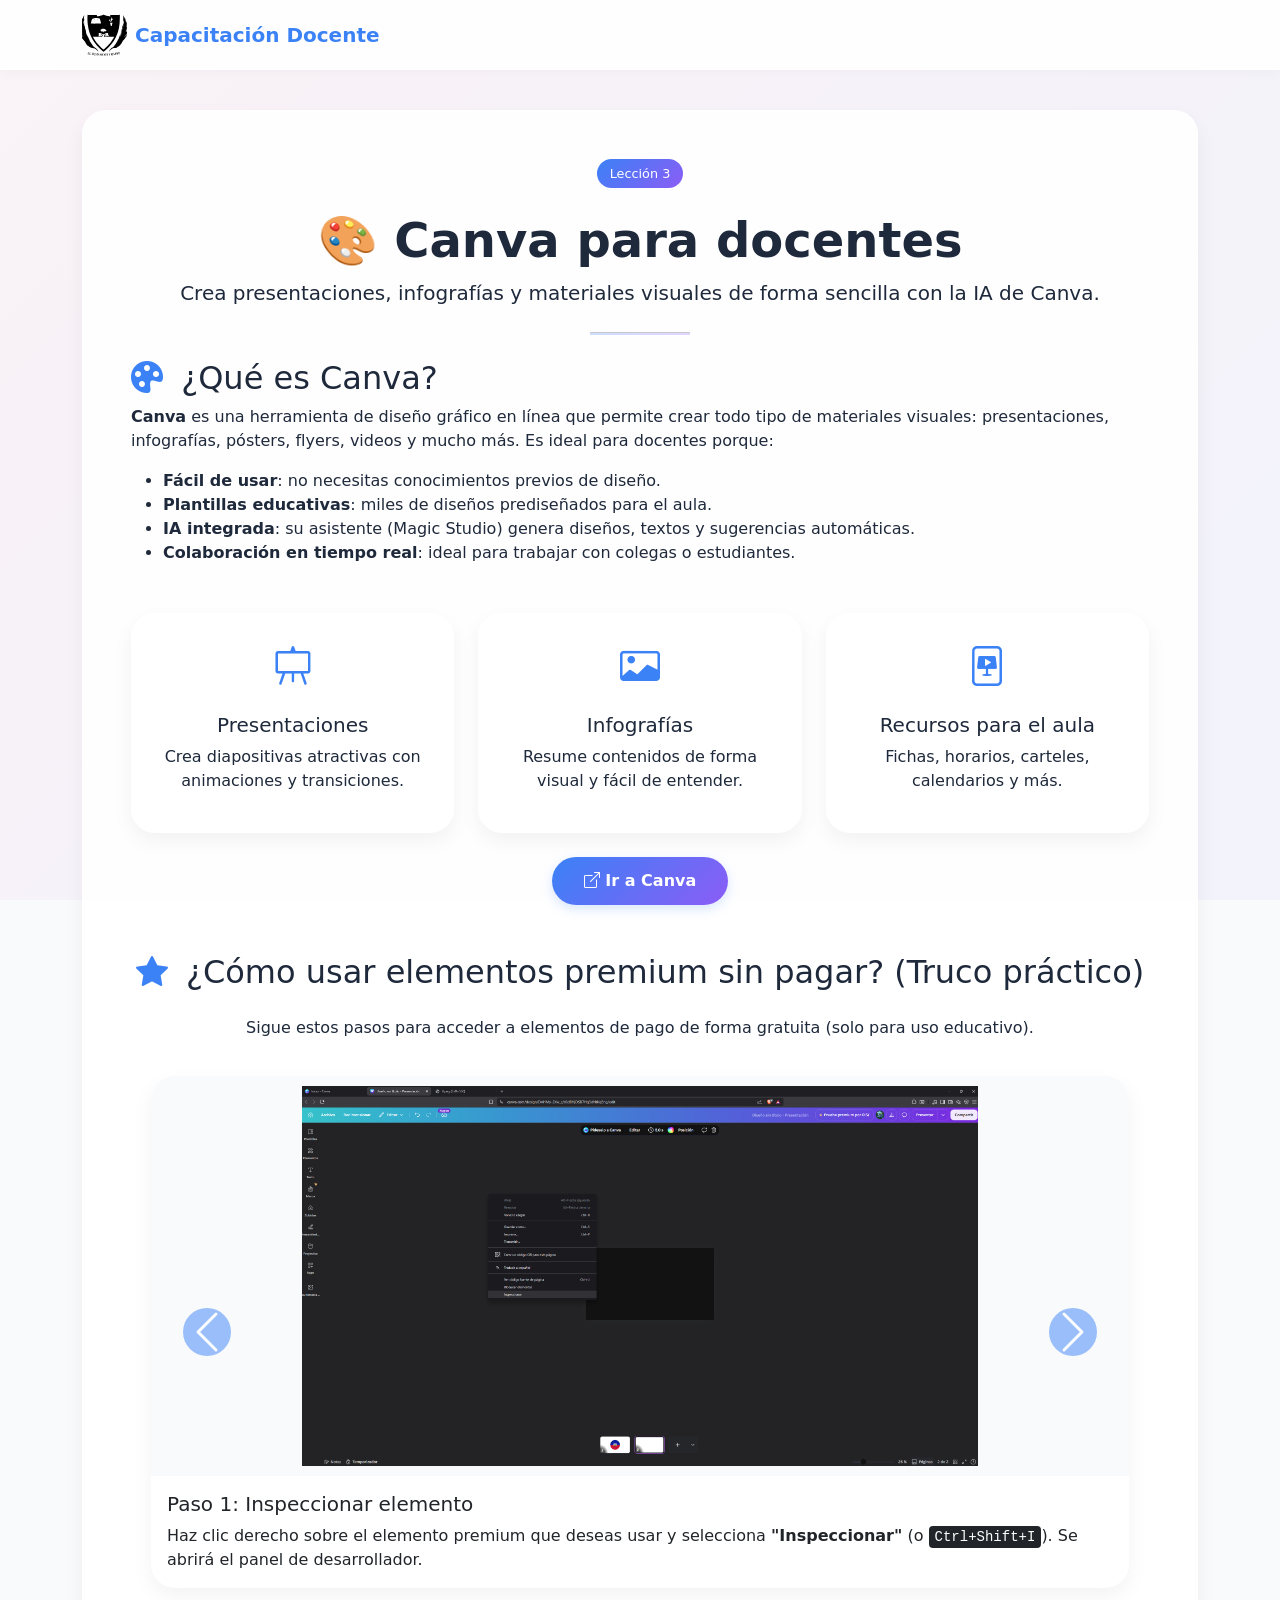
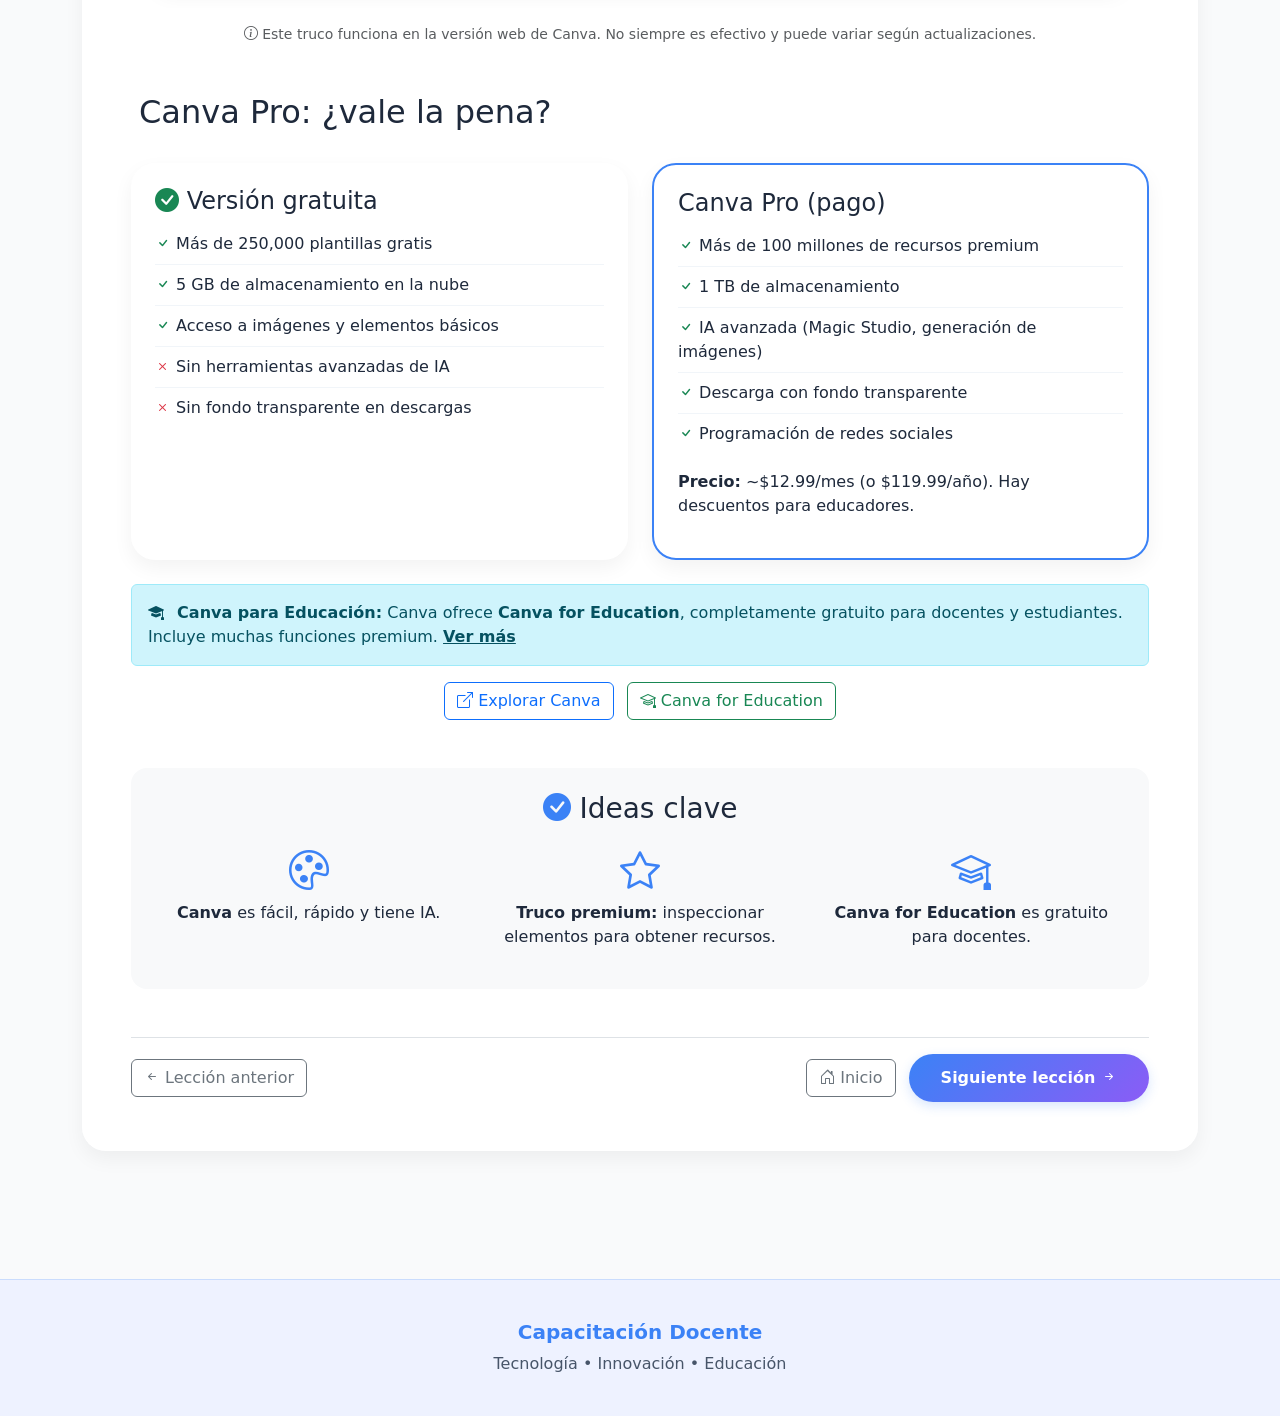
==== leccion3.html @ 6d39d3a5 "Add files via upload" ====
<!DOCTYPE html>
<html lang="es">
<head>
  <meta charset="UTF-8">
  <meta name="viewport" content="width=device-width, initial-scale=1.0">
  <title>Lección 3: Canva para docentes | Capacitación Docente</title>
  <link rel="icon" href="img/logocolegio.svg">
  <!-- Bootstrap 5 -->
  <link href="https://cdn.jsdelivr.net/npm/bootstrap@5.3.8/dist/css/bootstrap.min.css" rel="stylesheet">
  <!-- Bootstrap Icons -->
  <link rel="stylesheet" href="https://cdn.jsdelivr.net/npm/bootstrap-icons@1.13.1/font/bootstrap-icons.min.css">
  <!-- Tu CSS claro -->
  <link rel="stylesheet" href="css/styles.css">
  <style>
    .tarjeta-interactiva {
      background: white;
      border-radius: var(--radius);
      padding: 1.5rem;
      box-shadow: var(--shadow);
      transition: var(--transition);
      height: 100%;
      text-align: center;
    }
    .tarjeta-interactiva:hover {
      transform: translateY(-8px);
      box-shadow: 0 20px 30px -12px rgba(0, 0, 0, 0.15);
    }
    .badge-leccion {
      background: linear-gradient(135deg, var(--primary), var(--accent));
      color: white;
      padding: 0.3rem 0.8rem;
      border-radius: 50px;
      font-size: 0.8rem;
      display: inline-block;
      margin-bottom: 1rem;
    }
    .carousel-paso .carousel-item {
      padding: 20px;
    }
    .carousel-paso .card {
      border: none;
      border-radius: var(--radius);
      box-shadow: var(--shadow);
      overflow: hidden;
    }
    .carousel-paso .card img {
      max-height: 400px;
      object-fit: contain;
      background: #f8fafc;
      padding: 10px;
    }
    .carousel-control-prev-icon,
    .carousel-control-next-icon {
      background-color: var(--primary);
      border-radius: 50%;
      padding: 1.5rem;
    }
    .comparacion-pro {
      background: white;
      border-radius: var(--radius);
      padding: 1.5rem;
      box-shadow: var(--shadow);
    }
    .comparacion-pro ul {
      list-style: none;
      padding: 0;
    }
    .comparacion-pro li {
      padding: 0.5rem 0;
      border-bottom: 1px solid #f1f5f9;
    }
    .comparacion-pro li:last-child {
      border-bottom: none;
    }
  </style>
</head>
<body>

<nav class="navbar navbar-custom">
  <div class="container">
    <a class="navbar-brand d-flex align-items-center" href="index.html">
      <img src="img/logocolegio.svg" alt="Logo" width="45" class="me-2">
      <span class="fw-bold">Capacitación Docente</span>
    </a>
  </div>
</nav>

<section class="section-slide" style="padding-top: 40px;">
  <div class="container">
    <div class="glass p-4 p-md-5 reveal">
      
      <!-- Encabezado -->
      <div class="text-center mb-4">
        <span class="badge-leccion">Lección 3 </span>
        <h1 class="display-5 fw-bold mt-2">🎨 Canva para docentes</h1>
        <p class="lead">Crea presentaciones, infografías y materiales visuales de forma sencilla con la IA de Canva.</p>
        <hr class="my-4" style="max-width: 100px; margin: auto; height: 3px; background: linear-gradient(90deg, var(--primary), var(--accent));">
      </div>

      <!-- ================= INTRODUCCIÓN Y BENEFICIOS ================= -->
      <div class="mb-5">
        <h2><i class="bi bi-palette-fill me-2" style="color: var(--primary);"></i> ¿Qué es Canva?</h2>
        <p><strong>Canva</strong> es una herramienta de diseño gráfico en línea que permite crear todo tipo de materiales visuales: presentaciones, infografías, pósters, flyers, videos y mucho más. Es ideal para docentes porque:</p>
        <ul>
          <li><strong>Fácil de usar</strong>: no necesitas conocimientos previos de diseño.</li>
          <li><strong>Plantillas educativas</strong>: miles de diseños prediseñados para el aula.</li>
          <li><strong>IA integrada</strong>: su asistente (Magic Studio) genera diseños, textos y sugerencias automáticas.</li>
          <li><strong>Colaboración en tiempo real</strong>: ideal para trabajar con colegas o estudiantes.</li>
        </ul>
        <div class="row mt-4 g-4">
          <div class="col-md-4">
            <div class="tarjeta-interactiva">
              <i class="bi bi-easel fs-1" style="color: var(--primary);"></i>
              <h5 class="mt-3">Presentaciones</h5>
              <p>Crea diapositivas atractivas con animaciones y transiciones.</p>
            </div>
          </div>
          <div class="col-md-4">
            <div class="tarjeta-interactiva">
              <i class="bi bi-card-image fs-1" style="color: var(--primary);"></i>
              <h5 class="mt-3">Infografías</h5>
              <p>Resume contenidos de forma visual y fácil de entender.</p>
            </div>
          </div>
          <div class="col-md-4">
            <div class="tarjeta-interactiva">
              <i class="bi bi-file-slides fs-1" style="color: var(--primary);"></i>
              <h5 class="mt-3">Recursos para el aula</h5>
              <p>Fichas, horarios, carteles, calendarios y más.</p>
            </div>
          </div>
        </div>
        <div class="text-center mt-4">
          <a href="https://www.canva.com" target="_blank" class="btn btn-custom"><i class="bi bi-box-arrow-up-right"></i> Ir a Canva</a>
        </div>
      </div>

      <!-- ================= CARRUSEL DE PASOS PARA USAR ELEMENTOS PREMIUM ================= -->
      <div class="mb-5">
        <h2 class="text-center mb-4"><i class="bi bi-star-fill me-2" style="color: var(--primary);"></i> ¿Cómo usar elementos premium sin pagar? (Truco práctico)</h2>
        <p class="text-center">Sigue estos pasos para acceder a elementos de pago de forma gratuita (solo para uso educativo).</p>
        
        <div id="carouselPasos" class="carousel slide carousel-paso" data-bs-ride="carousel">
          <div class="carousel-indicators">
            <button type="button" data-bs-target="#carouselPasos" data-bs-slide-to="0" class="active"></button>
            <button type="button" data-bs-target="#carouselPasos" data-bs-slide-to="1"></button>
            <button type="button" data-bs-target="#carouselPasos" data-bs-slide-to="2"></button>
            <button type="button" data-bs-target="#carouselPasos" data-bs-slide-to="3"></button>
          </div>
          <div class="carousel-inner">
            <!-- Paso 1 -->
            <div class="carousel-item active">
              <div class="card">
                <img src="img/canva1.png" class="card-img-top" alt="Paso 1: Inspeccionar elemento">
                <div class="card-body">
                  <h5 class="card-title">Paso 1: Inspeccionar elemento</h5>
                  <p class="card-text">Haz clic derecho sobre el elemento premium que deseas usar y selecciona <strong>"Inspeccionar"</strong> (o <kbd>Ctrl+Shift+I</kbd>). Se abrirá el panel de desarrollador.</p>
                </div>
              </div>
            </div>
            <!-- Paso 2 -->
            <div class="carousel-item">
              <div class="card">
                <img src="img/canva2.png" class="card-img-top" alt="Paso 2: Seleccionar elemento">
                <div class="card-body">
                  <h5 class="card-title">Paso 2: Seleccionar elemento</h5>
                  <p class="card-text">En el panel, busca el código correspondiente al elemento (normalmente un <code>&lt;div&gt;</code> o <code>&lt;img&gt;</code>). Haz clic sobre él para resaltarlo en la vista previa.</p>
                </div>
              </div>
            </div>
            <!-- Paso 3 -->
            <div class="carousel-item">
              <div class="card">
                <img src="img/canva3.png" class="card-img-top" alt="Paso 3: Detectar link">
                <div class="card-body">
                  <h5 class="card-title">Paso 3: Detectar link</h5>
                  <p class="card-text">Busca el atributo <code>src</code> o <code>href</code> que contenga la URL del recurso. Cópiala (puedes usar <kbd>Ctrl+C</kbd>).</p>
                </div>
              </div>
            </div>
            <!-- Paso 4 -->
            <div class="carousel-item">
              <div class="card">
                <img src="img/canva4.png" class="card-img-top" alt="Paso 4: Mostrar resultado">
                <div class="card-body">
                  <h5 class="card-title">Paso 4: Mostrar resultado</h5>
                  <p class="card-text">Pega la URL en una nueva pestaña y podrás descargar o usar el elemento sin necesidad de pagar. <span class="badge bg-warning text-dark">¡Usa esto con responsabilidad!</span></p>
                </div>
              </div>
            </div>
          </div>
          <button class="carousel-control-prev" type="button" data-bs-target="#carouselPasos" data-bs-slide="prev">
            <span class="carousel-control-prev-icon" aria-hidden="true"></span>
            <span class="visually-hidden">Anterior</span>
          </button>
          <button class="carousel-control-next" type="button" data-bs-target="#carouselPasos" data-bs-slide="next">
            <span class="carousel-control-next-icon" aria-hidden="true"></span>
            <span class="visually-hidden">Siguiente</span>
          </button>
        </div>
        <p class="text-muted text-center mt-3 small"><i class="bi bi-info-circle"></i> Este truco funciona en la versión web de Canva. No siempre es efectivo y puede variar según actualizaciones.</p>
      </div>

      <!-- ================= SECCIÓN CANVA PRO ================= -->
      <div class="mb-5">
        <h2><i class="bi bi-crown-fill me-2" style="color: var(--primary);"></i> Canva Pro: ¿vale la pena?</h2>
        <div class="row g-4 mt-2">
          <div class="col-md-6">
            <div class="comparacion-pro h-100">
              <h4><i class="bi bi-check-circle-fill text-success"></i> Versión gratuita</h4>
              <ul>
                <li><i class="bi bi-check text-success"></i> Más de 250,000 plantillas gratis</li>
                <li><i class="bi bi-check text-success"></i> 5 GB de almacenamiento en la nube</li>
                <li><i class="bi bi-check text-success"></i> Acceso a imágenes y elementos básicos</li>
                <li><i class="bi bi-x text-danger"></i> Sin herramientas avanzadas de IA</li>
                <li><i class="bi bi-x text-danger"></i> Sin fondo transparente en descargas</li>
              </ul>
            </div>
          </div>
          <div class="col-md-6">
            <div class="comparacion-pro h-100" style="border: 2px solid var(--primary);">
              <h4><i class="bi bi-crown-fill text-warning"></i> Canva Pro (pago)</h4>
              <ul>
                <li><i class="bi bi-check text-success"></i> Más de 100 millones de recursos premium</li>
                <li><i class="bi bi-check text-success"></i> 1 TB de almacenamiento</li>
                <li><i class="bi bi-check text-success"></i> IA avanzada (Magic Studio, generación de imágenes)</li>
                <li><i class="bi bi-check text-success"></i> Descarga con fondo transparente</li>
                <li><i class="bi bi-check text-success"></i> Programación de redes sociales</li>
              </ul>
              <p class="mt-2"><strong>Precio:</strong> ~$12.99/mes (o $119.99/año). Hay descuentos para educadores.</p>
            </div>
          </div>
        </div>
        <div class="alert alert-info mt-4">
          <i class="bi bi-mortarboard-fill me-2"></i> <strong>Canva para Educación:</strong> Canva ofrece <strong>Canva for Education</strong>, completamente gratuito para docentes y estudiantes. Incluye muchas funciones premium. <a href="https://www.canva.com/education/" target="_blank" class="alert-link">Ver más</a>
        </div>
        <div class="text-center mt-3">
          <a href="https://www.canva.com" target="_blank" class="btn btn-outline-primary"><i class="bi bi-box-arrow-up-right"></i> Explorar Canva</a>
          <a href="https://www.canva.com/education/" target="_blank" class="btn btn-outline-success ms-2"><i class="bi bi-mortarboard"></i> Canva for Education</a>
        </div>
      </div>

      <!-- ================= RESUMEN FINAL ================= -->
      <div class="bg-light p-4 rounded-4 mt-4">
        <h3 class="text-center"><i class="bi bi-check-circle-fill" style="color: var(--primary);"></i> Ideas clave</h3>
        <div class="row text-center mt-3">
          <div class="col-md-4">
            <i class="bi bi-palette fs-1" style="color: var(--primary);"></i>
            <p><strong>Canva</strong> es fácil, rápido y tiene IA.</p>
          </div>
          <div class="col-md-4">
            <i class="bi bi-star fs-1" style="color: var(--primary);"></i>
            <p><strong>Truco premium:</strong> inspeccionar elementos para obtener recursos.</p>
          </div>
          <div class="col-md-4">
            <i class="bi bi-mortarboard fs-1" style="color: var(--primary);"></i>
            <p><strong>Canva for Education</strong> es gratuito para docentes.</p>
          </div>
        </div>
      </div>

      <!-- ================= BOTONES DE NAVEGACIÓN ================= -->
      <div class="d-flex justify-content-between align-items-center mt-5 pt-3 border-top">
        <a href="leccion2.html" class="btn btn-outline-secondary"><i class="bi bi-arrow-left-short"></i> Lección anterior</a>
        <div>
          <a href="index.html" class="btn btn-outline-secondary me-2"><i class="bi bi-house-door"></i> Inicio</a>
          <a href="leccion4.html" class="btn btn-custom">Siguiente lección <i class="bi bi-arrow-right-short"></i></a>
        </div>
      </div>
    </div>
  </div>
</section>

<footer class="mt-5">
  <div class="container text-center">
    <h5>Capacitación Docente</h5>
    <p class="mb-0">Tecnología • Innovación • Educación</p>
  </div>
</footer>

<button id="btnTop" class="btn btn-custom"><i class="bi bi-arrow-up"></i></button>

<script src="https://cdn.jsdelivr.net/npm/bootstrap@5.3.8/dist/js/bootstrap.bundle.min.js"></script>
<script src="js/app.js"></script>
</body>
</html>
---- css/styles.css ----
:root {
  --primary: #3b82f6;    /* azul brillante */
  --secondary: #06b6d4;  /* turquesa */
  --accent: #8b5cf6;     /* lila */
  --light-bg: #f9fafb;   /* fondo muy claro */
  --card-bg: #ffffff;
  --text-dark: #1e293b;
  --text-muted: #475569;
  --radius: 24px;
  --shadow: 0 8px 20px rgba(0, 0, 0, 0.05);
  --transition: 0.25s ease;
}

* {
  margin: 0;
  padding: 0;
  box-sizing: border-box;
}

html {
  scroll-behavior: smooth;
}

body {
  font-family: 'Segoe UI', system-ui, -apple-system, sans-serif;
  background: var(--light-bg);
  color: var(--text-dark);
  overflow-x: hidden;
}

/* ===== FONDO ANIMADO MÁS CLARO ===== */
body::before {
  content: "";
  position: fixed;
  inset: 0;
  background: linear-gradient(-45deg, #bfdbfe, #cffafe, #e0e7ff, #fce7f3);
  background-size: 400% 400%;
  animation: gradientMove 18s ease infinite;
  opacity: 0.4;          /* mucho más sutil */
  z-index: -1;
}

@keyframes gradientMove {
  0% { background-position: 0% 50%; }
  50% { background-position: 100% 50%; }
  100% { background-position: 0% 50%; }
}

/* ===== NAVBAR (más transparente y claro) ===== */
.navbar-custom {
  background: rgba(255, 255, 255, 0.9);
  backdrop-filter: blur(12px);
  box-shadow: 0 2px 12px rgba(0, 0, 0, 0.03);
}

.navbar-brand {
  font-weight: 700;
  color: var(--primary);
}

.nav-link {
  color: var(--text-dark);
  font-weight: 500;
  transition: var(--transition);
}
.nav-link:hover,
.nav-link.active {
  color: var(--primary);
}

/* ===== HERO ===== */
.hero-section {
  min-height: 100vh;
  display: flex;
  align-items: center;
  justify-content: center;
  text-align: center;
  padding: 120px 20px;
}

.hero-title {
  font-size: clamp(2.5rem, 7vw, 5rem);
  font-weight: 800;
  background: linear-gradient(135deg, var(--primary), var(--accent));
  background-clip: text;
  -webkit-background-clip: text;
  color: transparent;
}

.hero-subtitle {
  font-size: 1.2rem;
  max-width: 700px;
  margin: auto;
  color: var(--text-muted);
}

/* ===== SECCIONES ===== */
.content-section {
  padding: 90px 20px;
}

.section-slide {
  padding: 80px 0;
}

/* ===== GLASS (más claro) ===== */
.glass {
  background: rgba(255, 255, 255, 0.9);
  backdrop-filter: blur(8px);
  border-radius: var(--radius);
  box-shadow: var(--shadow);
  border: 1px solid rgba(255, 255, 255, 0.5);
}

/* ===== BOTONES ===== */
.btn-custom {
  background: linear-gradient(135deg, var(--primary), var(--accent));
  color: white;
  border: none;
  border-radius: 60px;
  padding: 12px 32px;
  font-weight: 600;
  transition: var(--transition);
  box-shadow: 0 4px 12px rgba(59, 130, 246, 0.2);
}
.btn-custom:hover {
  transform: translateY(-3px);
  box-shadow: 0 8px 18px rgba(59, 130, 246, 0.3);
  color: white;
}

/* ===== TARJETAS ===== */
.card-custom {
  background: var(--card-bg);
  border-radius: var(--radius);
  box-shadow: var(--shadow);
  transition: var(--transition);
  border: 1px solid rgba(0, 0, 0, 0.03);
}
.card-custom:hover {
  transform: translateY(-6px);
  box-shadow: 0 20px 30px -12px rgba(0, 0, 0, 0.1);
}

.card-icon {
  font-size: 3rem;
  background: linear-gradient(135deg, var(--primary), var(--secondary));
  background-clip: text;
  -webkit-background-clip: text;
  color: transparent;
}

/* ===== REVEAL (animación) ===== */
.reveal {
  opacity: 0;
  transform: translateY(30px);
  transition: 0.7s ease;
}
.reveal.active {
  opacity: 1;
  transform: translateY(0);
}

/* ===== CARRUSEL (si lo usas) ===== */
.carousel-item {
  padding: 20px;
}
.lesson-slide {
  background: white;
  border-radius: 28px;
  box-shadow: var(--shadow);
  padding: 40px;
  text-align: center;
}
.carousel-control-prev-icon,
.carousel-control-next-icon {
  background-color: rgba(59, 130, 246, 0.3);
  border-radius: 50%;
  padding: 20px;
}

/* ===== BOTÓN VOLVER ARRIBA ===== */
#btnTop {
  position: fixed;
  right: 24px;
  bottom: 24px;
  z-index: 1000;
  border-radius: 50%;
  width: 52px;
  height: 52px;
  padding: 0;
  display: flex;
  align-items: center;
  justify-content: center;
  opacity: 0;
  visibility: hidden;
  transition: 0.2s;
  box-shadow: 0 4px 12px rgba(0, 0, 0, 0.1);
}
#btnTop.show {
  opacity: 1;
  visibility: visible;
}

/* ===== FOOTER CLARO Y ELEGANTE ===== */
footer {
  background: #eef2ff;   /* azul muy claro */
  color: #1e293b;
  padding: 40px 0;
  border-top: 1px solid rgba(59, 130, 246, 0.2);
}
footer h5 {
  color: var(--primary);
  font-weight: 700;
}
footer p {
  color: var(--text-muted);
}

/* ===== RESPONSIVE ===== */
@media (max-width: 768px) {
  .hero-title {
    font-size: 2.5rem;
  }
  .content-section {
    padding: 60px 15px;
  }
  .section-slide {
    padding: 50px 0;
  }
  .glass {
    padding: 1.5rem !important;
  }
}
/* Mejora visual para el carrusel superior */
#carouselLeccionesTop .carousel-item .glass {
  background: rgba(255, 255, 255, 0.95);
  transition: transform 0.3s;
}
#carouselLeccionesTop .carousel-control-prev-icon,
#carouselLeccionesTop .carousel-control-next-icon {
  background-color: var(--primary);
  border-radius: 50%;
  padding: 1.2rem;
}
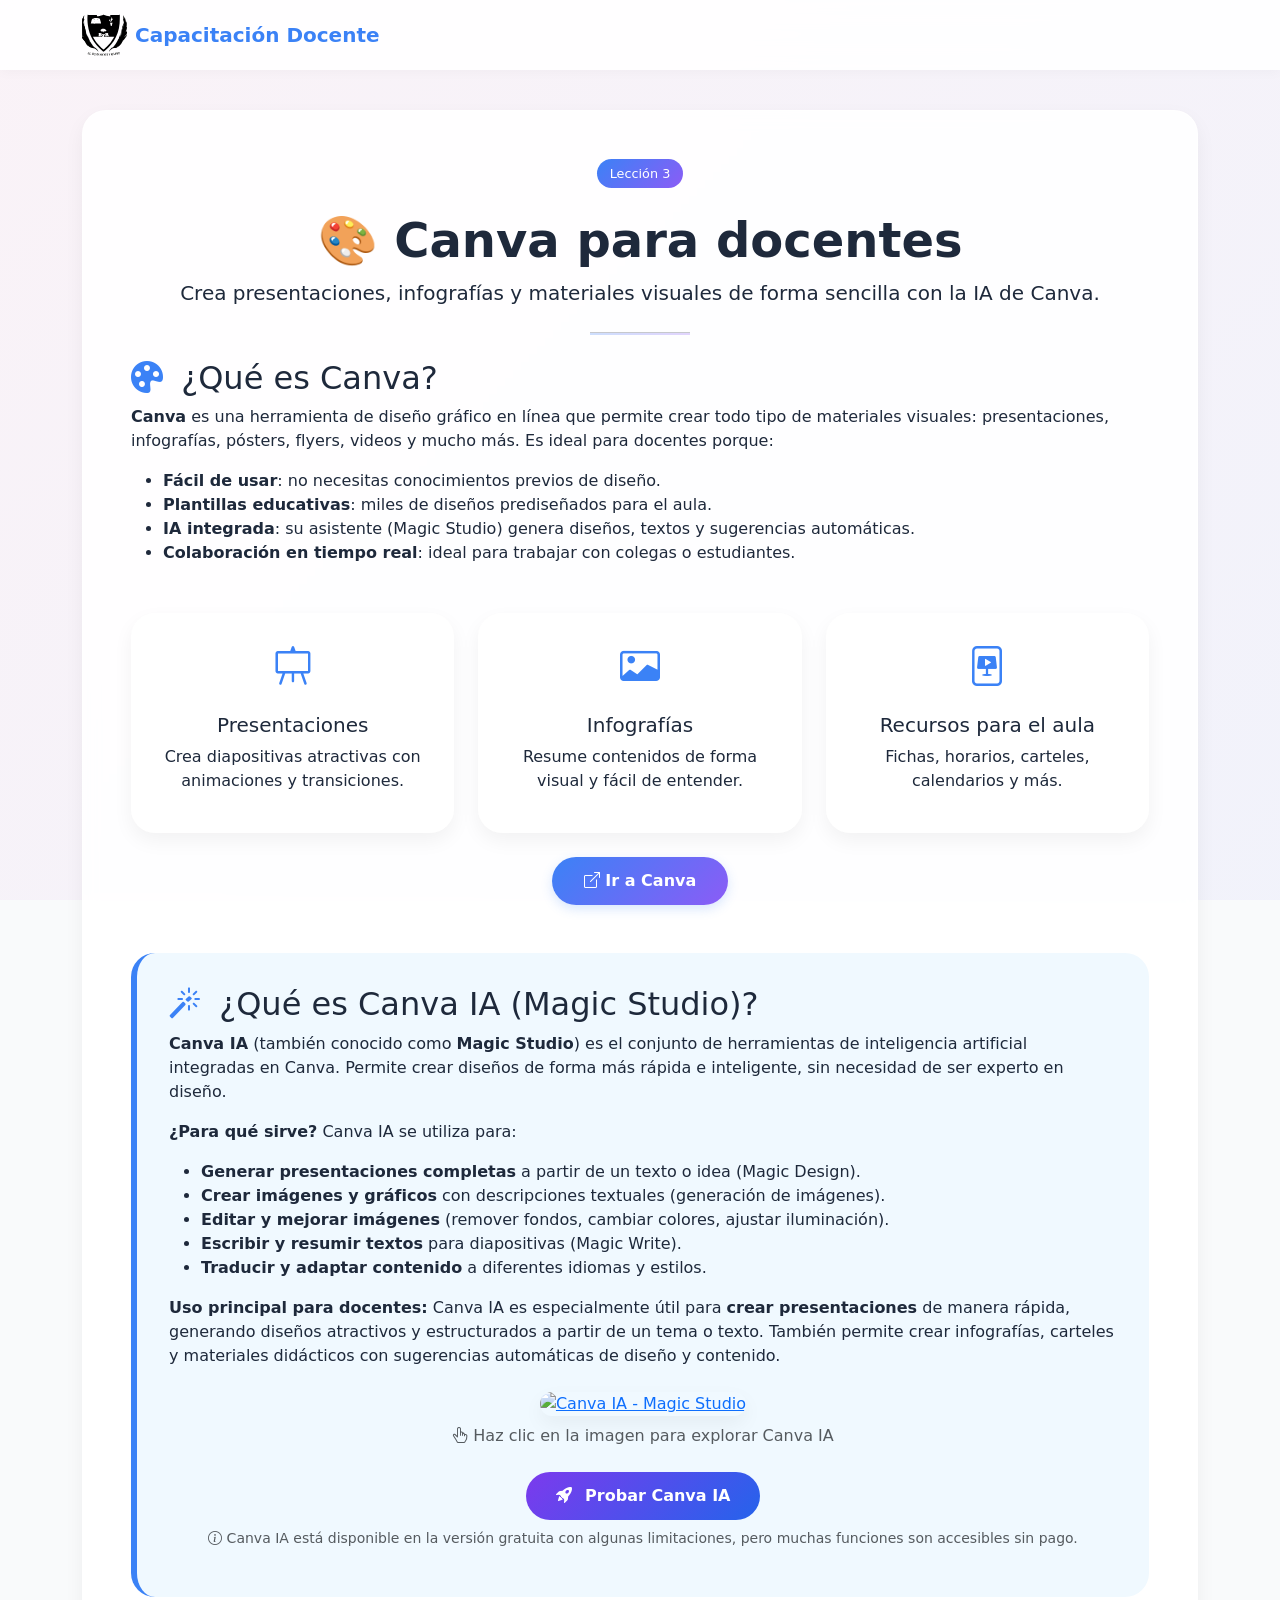
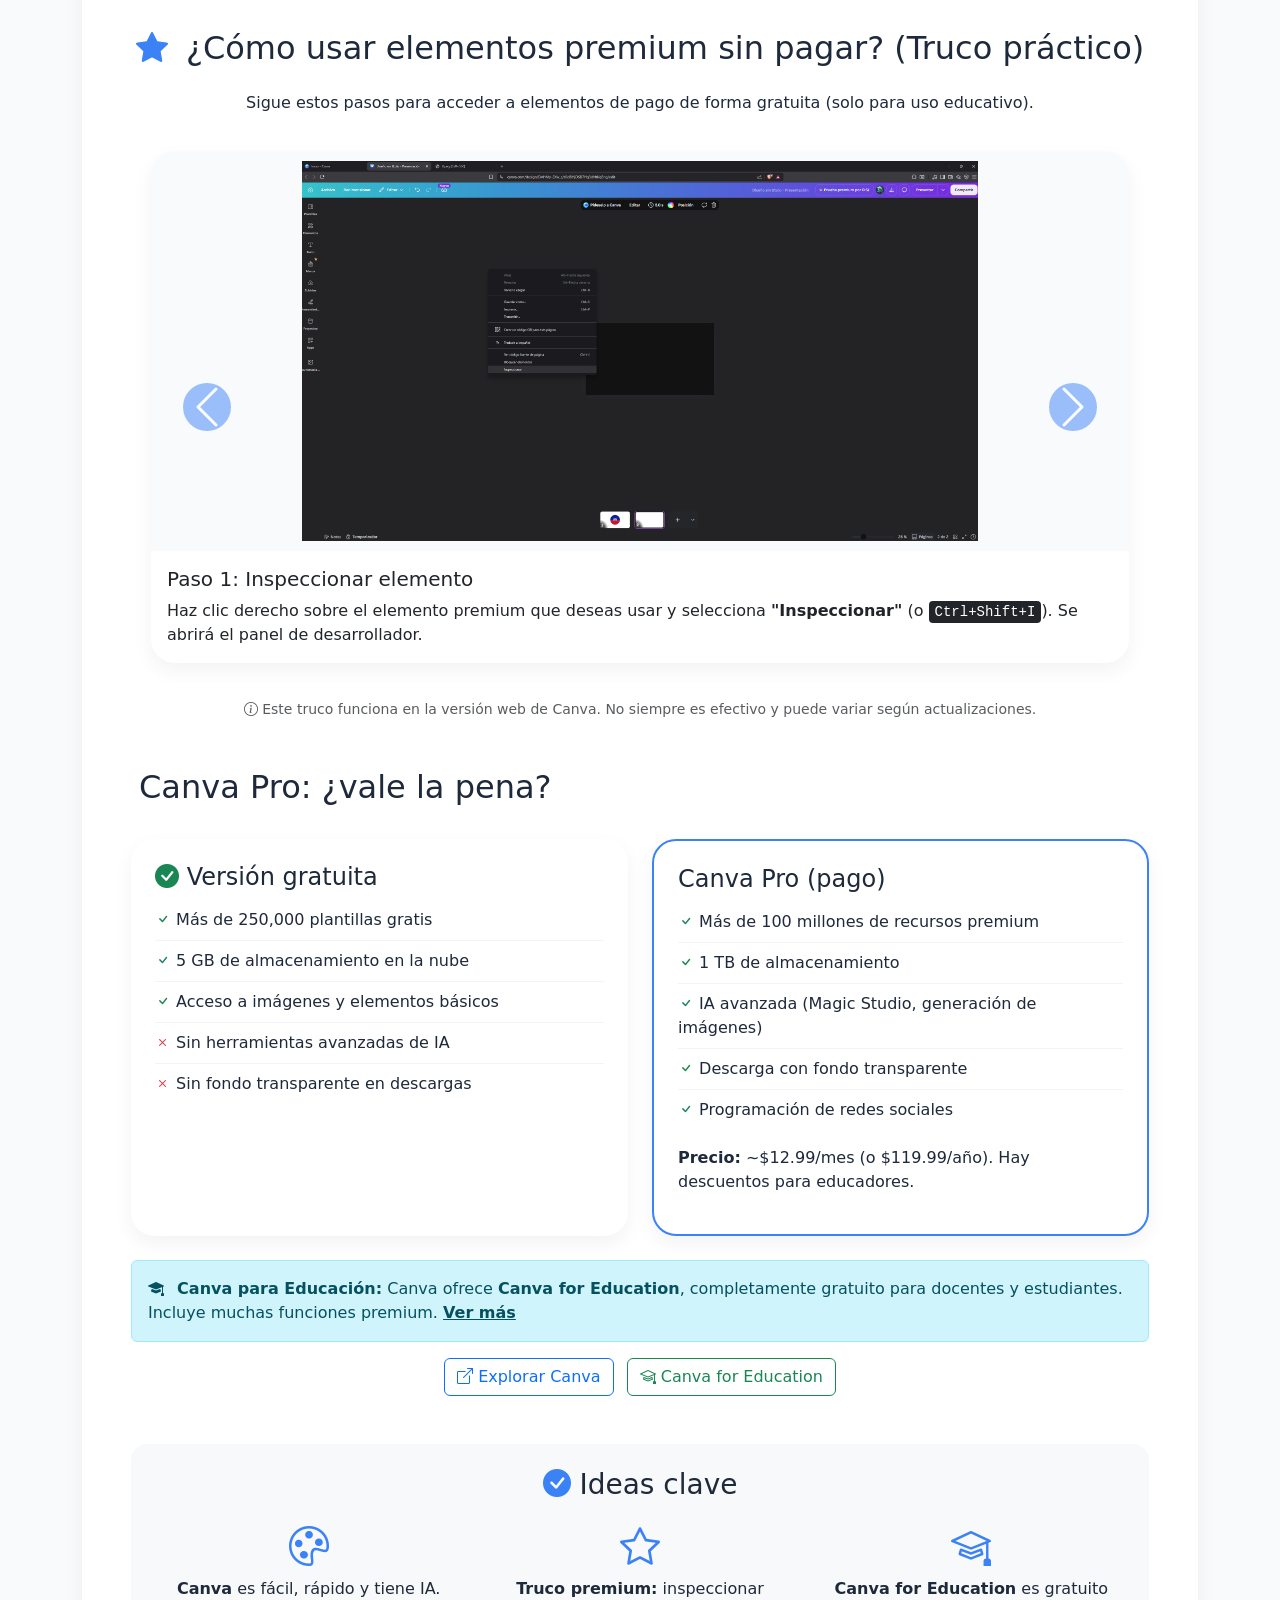
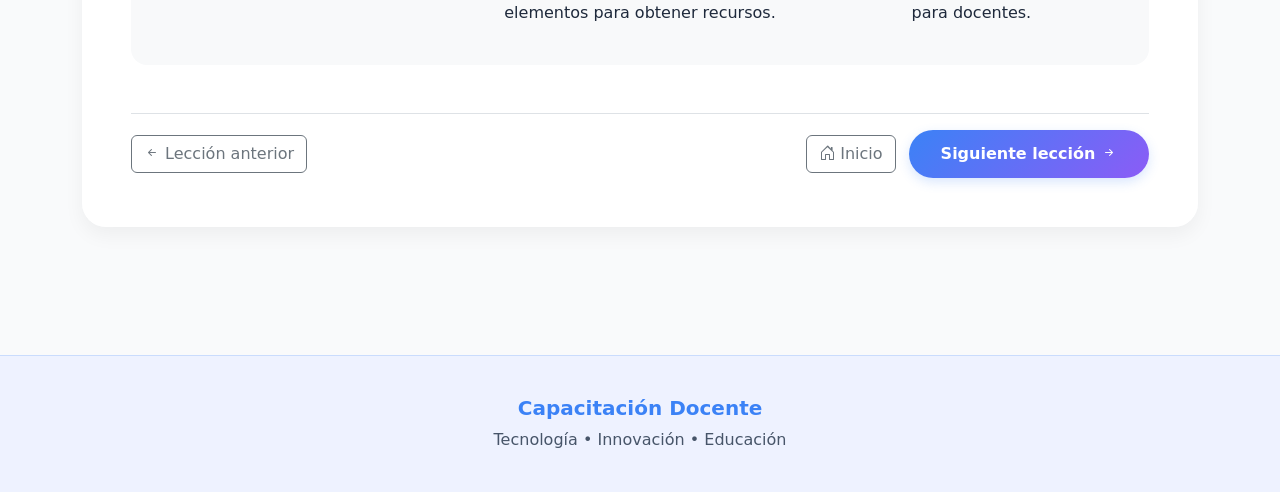
==== commit 9a9f483c: "Add files via upload" ====
--- a/leccion3.html
+++ b/leccion3.html
@@ -72,6 +72,36 @@
     .comparacion-pro li:last-child {
       border-bottom: none;
     }
+    .seccion-ia-canva {
+      background: #f0f9ff;
+      border-radius: var(--radius);
+      padding: 2rem;
+      margin: 2rem 0;
+      border-left: 6px solid var(--primary);
+    }
+    .img-clickeable {
+      transition: transform 0.2s;
+      cursor: pointer;
+    }
+    .img-clickeable:hover {
+      transform: scale(1.02);
+    }
+    .btn-canva-ia {
+      background: linear-gradient(135deg, #7c3aed, #2563eb);
+      color: white;
+      border: none;
+      padding: 12px 30px;
+      border-radius: 60px;
+      font-weight: 600;
+      transition: 0.3s;
+      text-decoration: none;
+      display: inline-block;
+    }
+    .btn-canva-ia:hover {
+      transform: translateY(-3px);
+      box-shadow: 0 8px 20px rgba(37, 99, 235, 0.3);
+      color: white;
+    }
   </style>
 </head>
 <body>
@@ -133,6 +163,37 @@
         <div class="text-center mt-4">
           <a href="https://www.canva.com" target="_blank" class="btn btn-custom"><i class="bi bi-box-arrow-up-right"></i> Ir a Canva</a>
         </div>
+      </div>
+
+      <!-- ================= NUEVA SECCIÓN: CANVA IA (MAGIC STUDIO) ================= -->
+      <div class="seccion-ia-canva">
+        <h2><i class="bi bi-magic me-2" style="color: var(--primary);"></i> ¿Qué es Canva IA (Magic Studio)?</h2>
+        <p><strong>Canva IA</strong> (también conocido como <strong>Magic Studio</strong>) es el conjunto de herramientas de inteligencia artificial integradas en Canva. Permite crear diseños de forma más rápida e inteligente, sin necesidad de ser experto en diseño.</p>
+        <p><strong>¿Para qué sirve?</strong> Canva IA se utiliza para:</p>
+        <ul>
+          <li><strong>Generar presentaciones completas</strong> a partir de un texto o idea (Magic Design).</li>
+          <li><strong>Crear imágenes y gráficos</strong> con descripciones textuales (generación de imágenes).</li>
+          <li><strong>Editar y mejorar imágenes</strong> (remover fondos, cambiar colores, ajustar iluminación).</li>
+          <li><strong>Escribir y resumir textos</strong> para diapositivas (Magic Write).</li>
+          <li><strong>Traducir y adaptar contenido</strong> a diferentes idiomas y estilos.</li>
+        </ul>
+        <p><strong>Uso principal para docentes:</strong> Canva IA es especialmente útil para <strong>crear presentaciones</strong> de manera rápida, generando diseños atractivos y estructurados a partir de un tema o texto. También permite crear infografías, carteles y materiales didácticos con sugerencias automáticas de diseño y contenido.</p>
+        
+        <!-- Imagen clickeable -->
+        <div class="text-center my-4">
+          <a href="https://www.canva.com/ai/" target="_blank">
+            <img src="img/canvaia.png" alt="Canva IA - Magic Studio" class="img-fluid img-clickeable" style="max-height: 300px; border-radius: 20px; box-shadow: var(--shadow);">
+          </a>
+          <p class="text-muted mt-2"><i class="bi bi-hand-index-thumb"></i> Haz clic en la imagen para explorar Canva IA</p>
+        </div>
+
+        <!-- Botón "Probar Canva IA" -->
+        <div class="text-center">
+          <a href="https://www.canva.com/ai/" target="_blank" class="btn-canva-ia">
+            <i class="bi bi-rocket-takeoff-fill me-2"></i> Probar Canva IA
+          </a>
+        </div>
+        <p class="text-muted text-center mt-2 small"><i class="bi bi-info-circle"></i> Canva IA está disponible en la versión gratuita con algunas limitaciones, pero muchas funciones son accesibles sin pago.</p>
       </div>
 
       <!-- ================= CARRUSEL DE PASOS PARA USAR ELEMENTOS PREMIUM ================= -->
